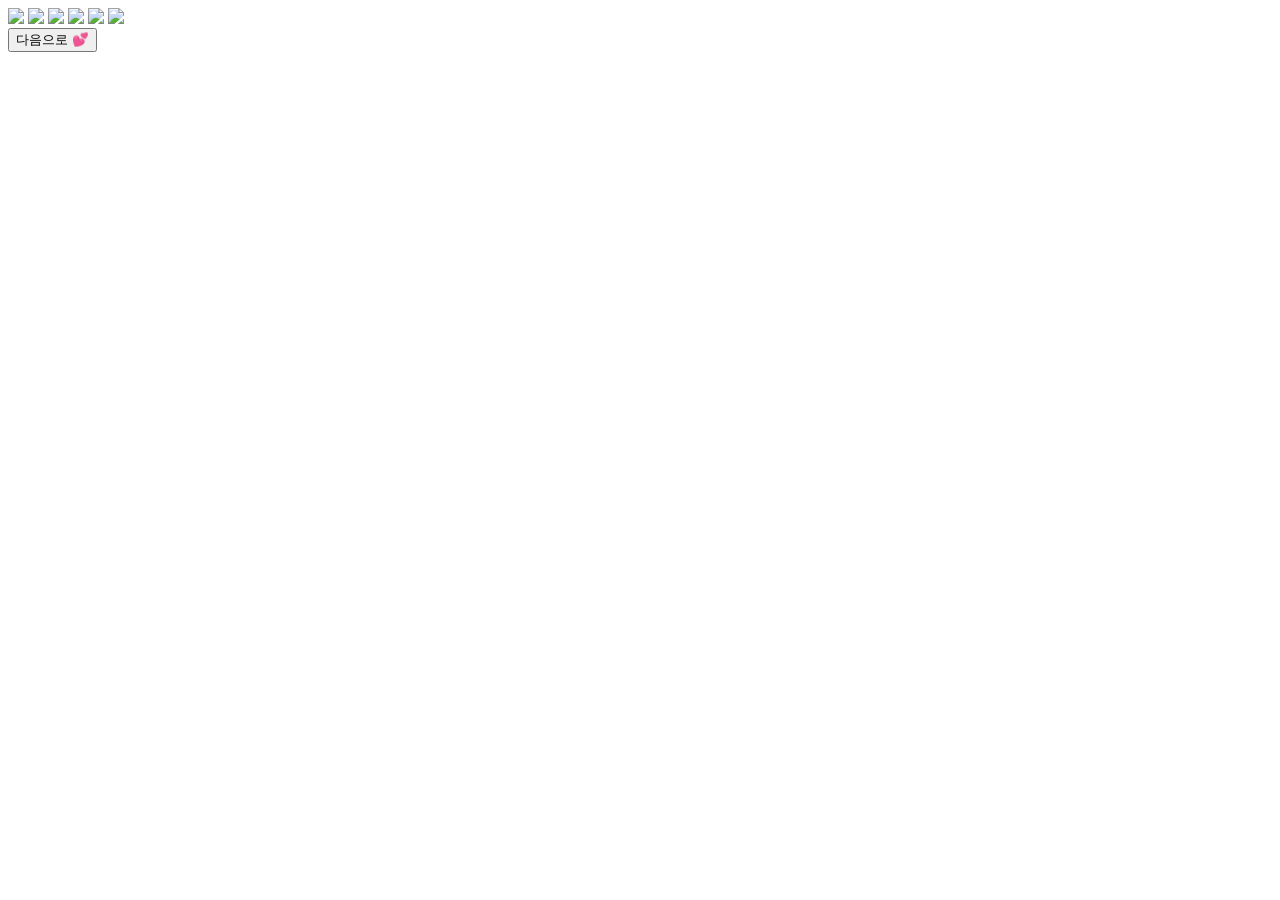
==== gallery.html @ 4295bf41 "Add initial gallery HTML structure" ====
<!DOCTYPE html>
<html lang="ko">
<head>
  <meta charset="UTF-8" />
  <title>Gallery</title>
  <link rel="stylesheet" href="style.css" />
</head>
<body>
  <div class="container">
    <div class="gallery">
      <img src="photos/photo1.jpg">
      <img src="photos/photo2.jpg">
      <img src="photos/photo3.jpg">
      <img src="photos/photo4.jpg">
      <img src="photos/photo5.jpg">
      <img src="photos/photo6.jpg">
    </div>

    <button class="next" onclick="location.href='last.html'">
      다음으로 💕
    </button>
  </div>
</body>
</html>
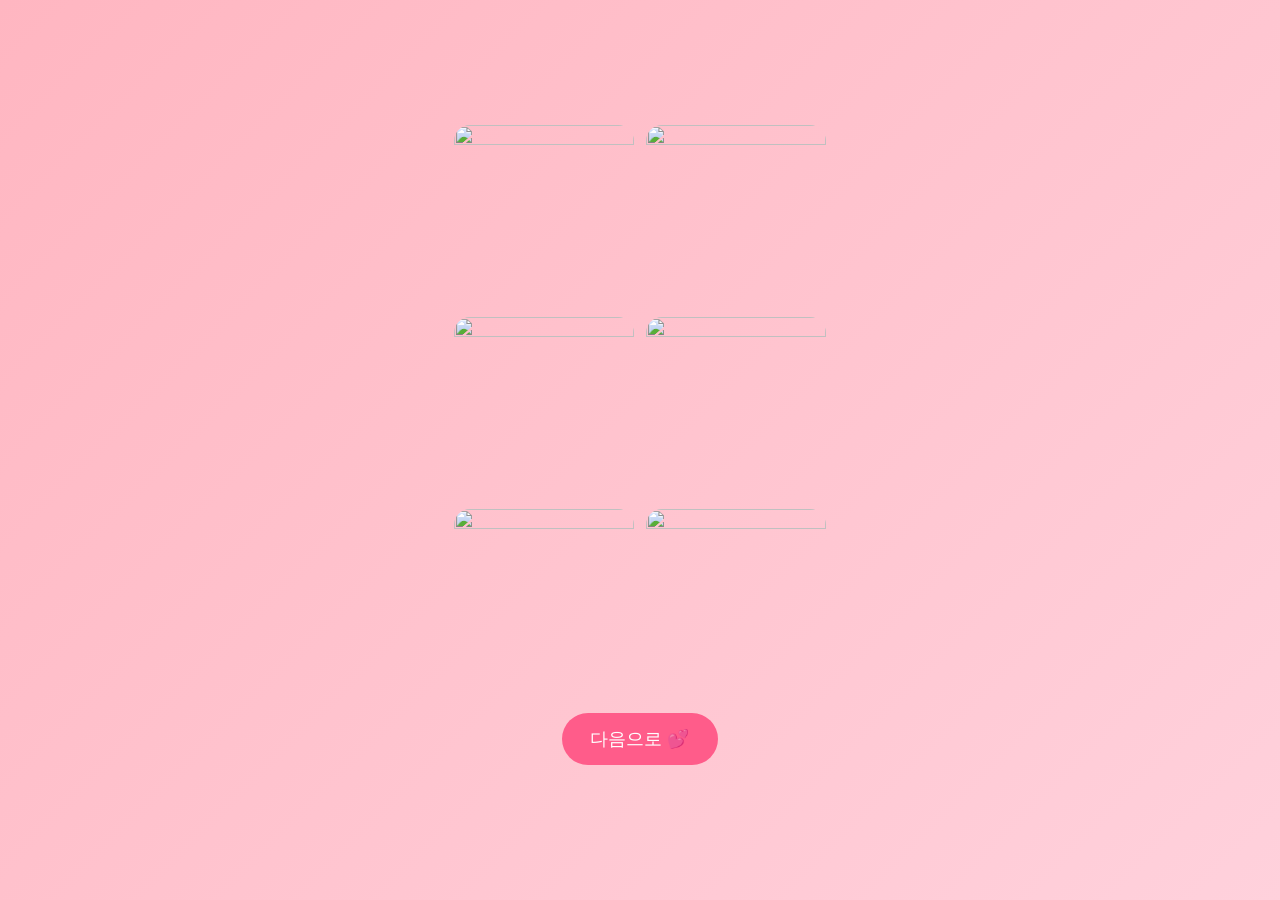
==== commit ba7efc33: "Update image file extensions from .jpg to .jpeg" ====
--- a/gallery.html
+++ b/gallery.html
@@ -8,12 +8,12 @@
 <body>
   <div class="container">
     <div class="gallery">
-      <img src="photos/photo1.jpg">
-      <img src="photos/photo2.jpg">
-      <img src="photos/photo3.jpg">
-      <img src="photos/photo4.jpg">
-      <img src="photos/photo5.jpg">
-      <img src="photos/photo6.jpg">
+      <img src="photos/photo1.jpeg">
+      <img src="photos/photo2.jpeg">
+      <img src="photos/photo3.jpeg">
+      <img src="photos/photo4.jpeg">
+      <img src="photos/photo5.jpeg">
+      <img src="photos/photo6.jpeg">
     </div>
 
     <button class="next" onclick="location.href='last.html'">
--- a/style.css
+++ b/style.css
@@ -0,0 +1,76 @@
+* {
+  margin: 0;
+  padding: 0;
+  box-sizing: border-box;
+  font-family: 'Pretendard', sans-serif;
+}
+
+body {
+  min-height: 100vh;
+  background: linear-gradient(135deg, #ffb6c1, #ffd1dc);
+  display: flex;
+  justify-content: center;
+  align-items: center;
+}
+
+.container {
+  text-align: center;
+  padding: 24px;
+  width: 100%;
+  max-width: 420px;
+}
+
+.float {
+  animation: float 3s ease-in-out infinite;
+}
+
+@keyframes float {
+  0%,100% { transform: translateY(0); }
+  50% { transform: translateY(-10px); }
+}
+
+button {
+  padding: 14px 28px;
+  border-radius: 999px;
+  border: none;
+  font-size: 18px;
+  margin: 10px;
+  cursor: pointer;
+}
+
+.yes {
+  background: #ff5c8a;
+  color: white;
+}
+
+.no {
+  background: #ffe3ec;
+}
+
+.card {
+  background: white;
+  border-radius: 20px;
+  padding: 28px;
+  line-height: 1.8;
+  box-shadow: 0 10px 30px rgba(0,0,0,0.15);
+  text-align: left;
+}
+
+.gallery {
+  display: grid;
+  grid-template-columns: repeat(2, 1fr);
+  gap: 12px;
+}
+
+.gallery img {
+  width: 100%;
+  aspect-ratio: 1/1;
+  object-fit: cover;
+  border-radius: 16px;
+}
+
+.next {
+  margin-top: 24px;
+  background: #ff5c8a;
+  color: white;
+}
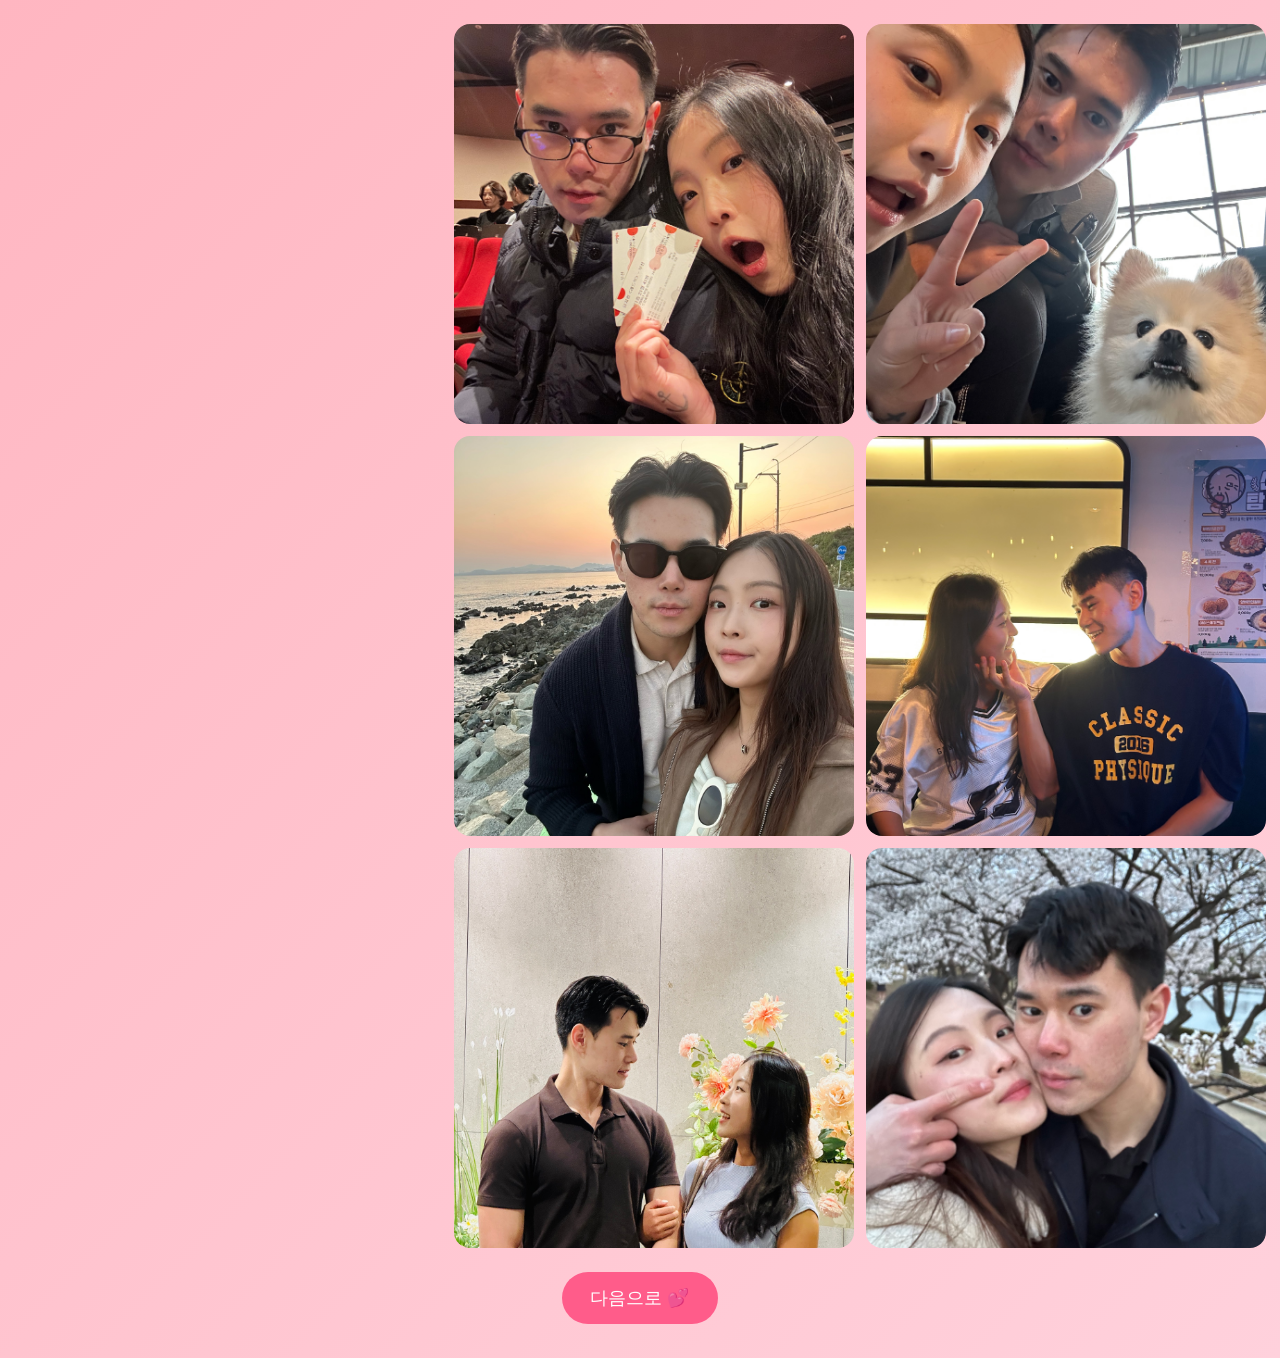
==== commit 9b4f24a1: "Add width style to gallery images Updated image elements to include a width style." ====
--- a/gallery.html
+++ b/gallery.html
@@ -8,12 +8,12 @@
 <body>
   <div class="container">
     <div class="gallery">
-      <img src="photos/photo1.jpeg">
-      <img src="photos/photo2.jpeg">
-      <img src="photos/photo3.jpeg">
-      <img src="photos/photo4.jpeg">
-      <img src="photos/photo5.jpeg">
-      <img src="photos/photo6.jpeg">
+      <img src="photos/photo1.jpeg" style="width:400px;">
+      <img src="photos/photo2.jpeg" style="width:400px;">
+      <img src="photos/photo3.jpeg" style="width:400px;">
+      <img src="photos/photo4.jpeg" style="width:400px;">
+      <img src="photos/photo5.jpeg" style="width:400px;">
+      <img src="photos/photo6.jpeg" style="width:400px;">
     </div>
 
     <button class="next" onclick="location.href='last.html'">
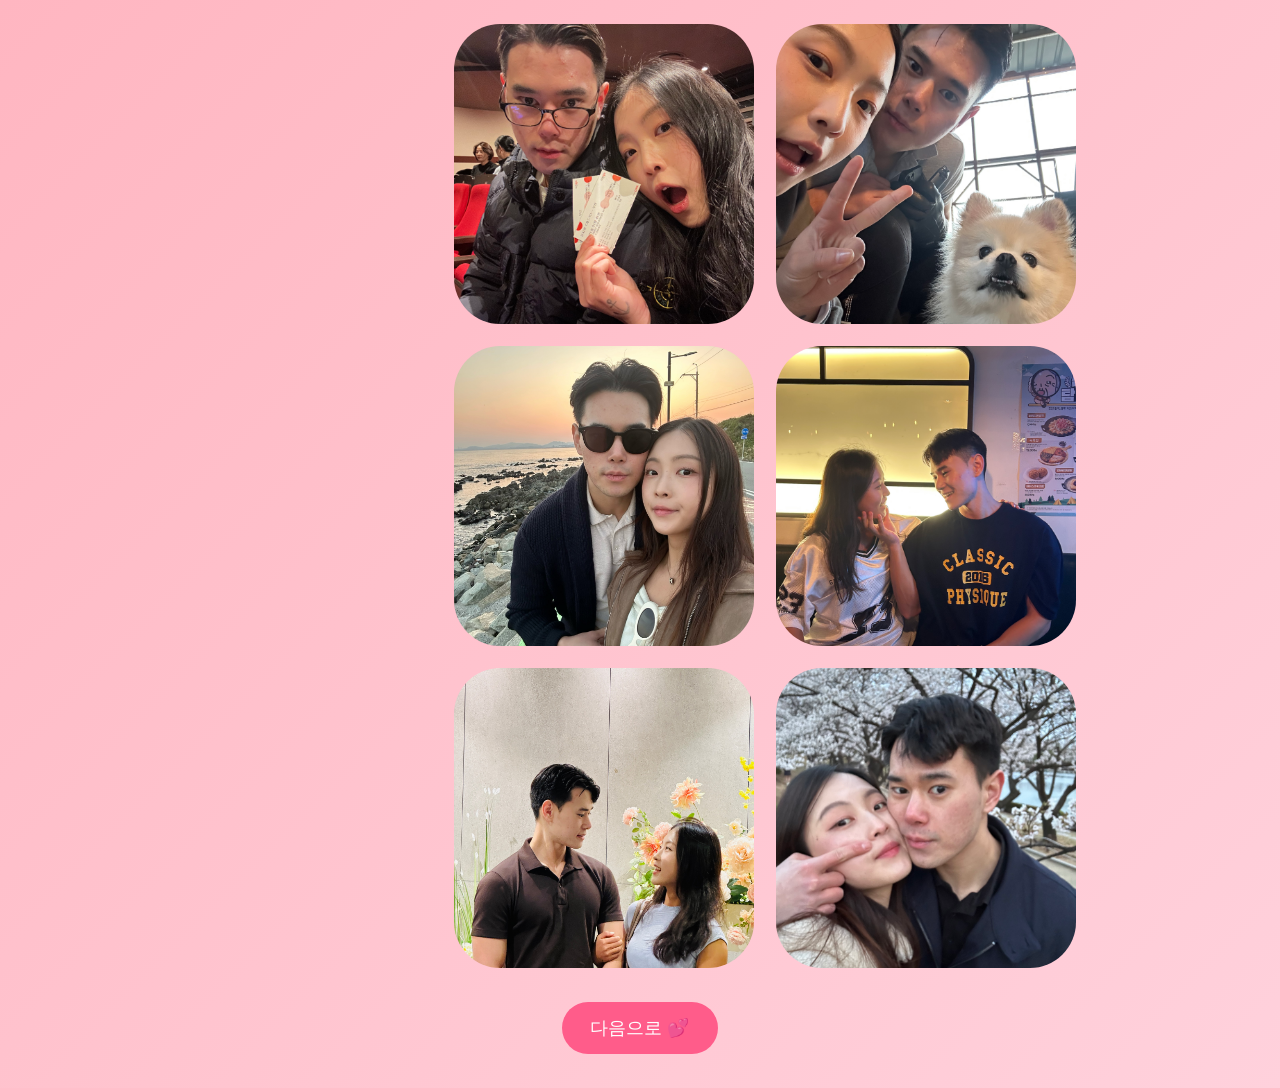
==== commit a25890f8: "Change gallery image widths to 300px Updated image widths in the gallery to 300px." ====
--- a/gallery.html
+++ b/gallery.html
@@ -8,12 +8,12 @@
 <body>
   <div class="container">
     <div class="gallery">
-      <img src="photos/photo1.jpeg" style="width:400px;">
-      <img src="photos/photo2.jpeg" style="width:400px;">
-      <img src="photos/photo3.jpeg" style="width:400px;">
-      <img src="photos/photo4.jpeg" style="width:400px;">
-      <img src="photos/photo5.jpeg" style="width:400px;">
-      <img src="photos/photo6.jpeg" style="width:400px;">
+      <img src="photos/photo1.jpeg" style="width:300px;">
+      <img src="photos/photo2.jpeg" style="width:300px;">
+      <img src="photos/photo3.jpeg" style="width:300px;">
+      <img src="photos/photo4.jpeg" style="width:300px;">
+      <img src="photos/photo5.jpeg" style="width:300px;">
+      <img src="photos/photo6.jpeg" style="width:300px;">
     </div>
 
     <button class="next" onclick="location.href='last.html'">
--- a/style.css
+++ b/style.css
@@ -49,28 +49,28 @@
 
 .card {
   background: white;
-  border-radius: 20px;
-  padding: 28px;
+  border-radius: 30px;
+  padding: 38px;
   line-height: 1.8;
-  box-shadow: 0 10px 30px rgba(0,0,0,0.15);
+  box-shadow: 0 20px 40px rgba(0,0,0,0.15);
   text-align: left;
 }
 
 .gallery {
   display: grid;
   grid-template-columns: repeat(2, 1fr);
-  gap: 12px;
+  gap: 22px;
 }
 
 .gallery img {
   width: 100%;
   aspect-ratio: 1/1;
   object-fit: cover;
-  border-radius: 16px;
+  border-radius: 46px;
 }
 
 .next {
-  margin-top: 24px;
+  margin-top: 34px;
   background: #ff5c8a;
   color: white;
 }
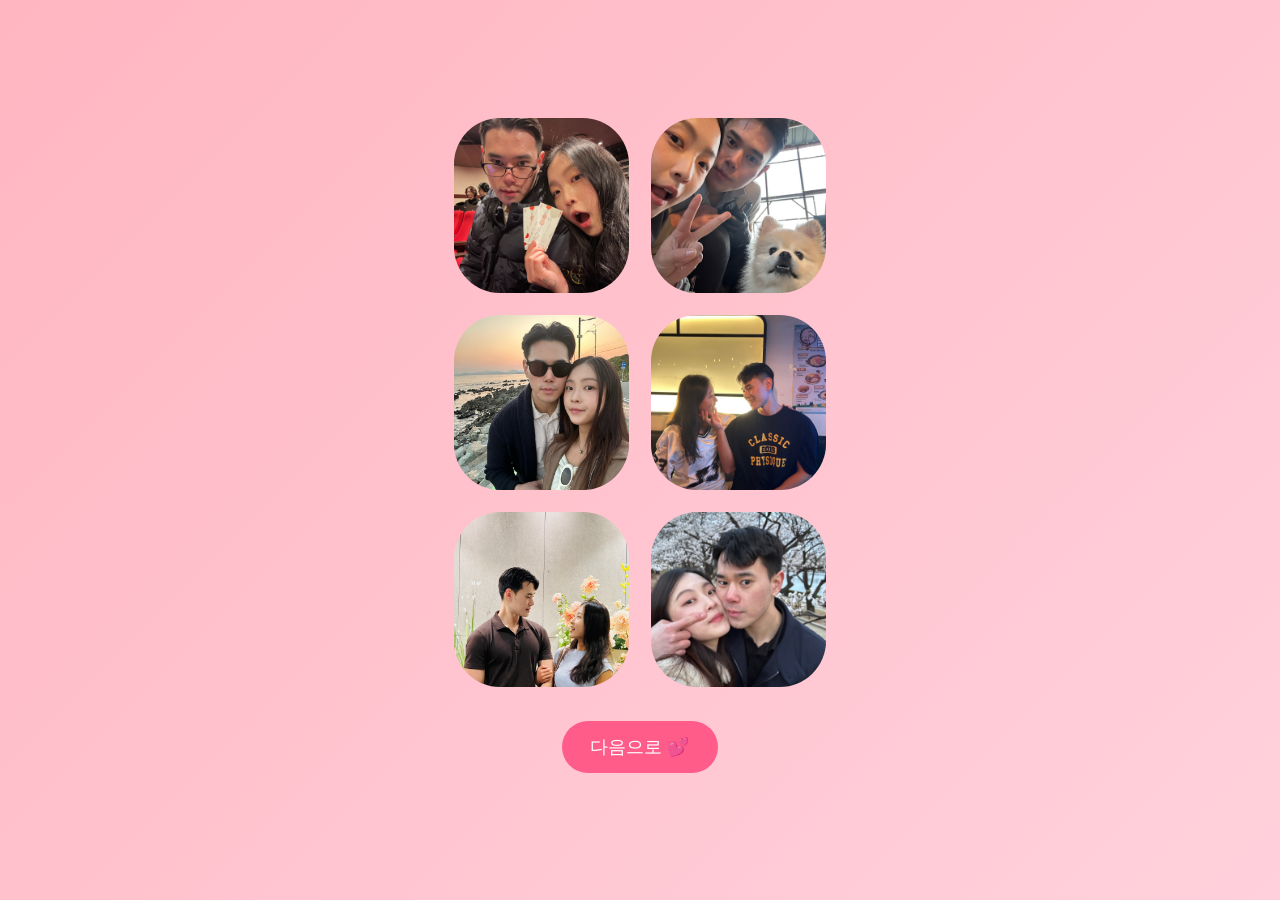
==== commit 27e23d2f: "Remove inline styles from gallery images Removed inline styles from image elements in the gallery." ====
--- a/gallery.html
+++ b/gallery.html
@@ -8,12 +8,12 @@
 <body>
   <div class="container">
     <div class="gallery">
-      <img src="photos/photo1.jpeg" style="width:300px;">
-      <img src="photos/photo2.jpeg" style="width:300px;">
-      <img src="photos/photo3.jpeg" style="width:300px;">
-      <img src="photos/photo4.jpeg" style="width:300px;">
-      <img src="photos/photo5.jpeg" style="width:300px;">
-      <img src="photos/photo6.jpeg" style="width:300px;">
+      <img src="photos/photo1.jpeg">
+      <img src="photos/photo2.jpeg">
+      <img src="photos/photo3.jpeg">
+      <img src="photos/photo4.jpeg">
+      <img src="photos/photo5.jpeg">
+      <img src="photos/photo6.jpeg">
     </div>
 
     <button class="next" onclick="location.href='last.html'">
--- a/style.css
+++ b/style.css
@@ -50,7 +50,7 @@
 .card {
   background: white;
   border-radius: 30px;
-  padding: 38px;
+  padding: 40px;
   line-height: 1.8;
   box-shadow: 0 20px 40px rgba(0,0,0,0.15);
   text-align: left;
